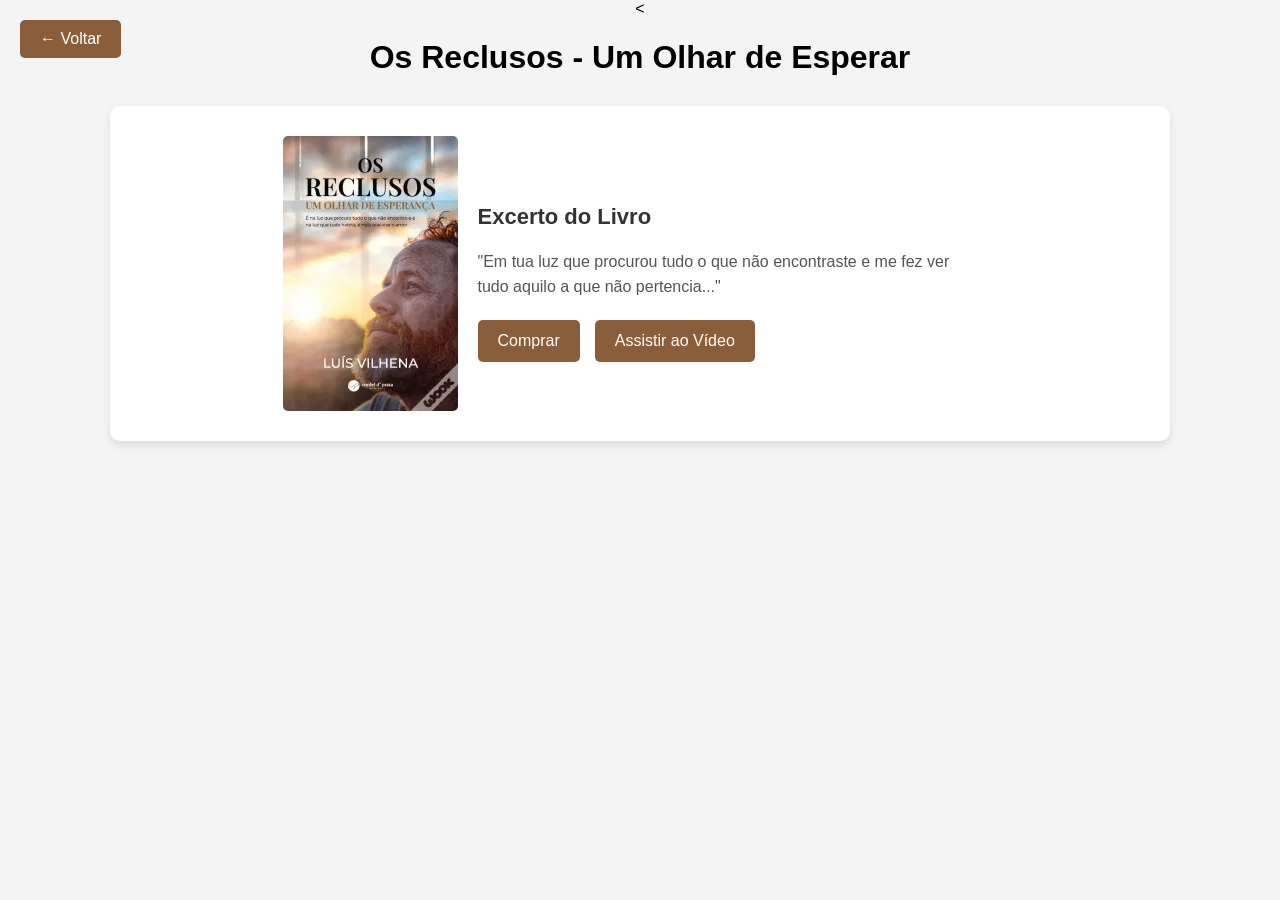
==== os reclusos.html @ ab960c6f "Add files via upload" ====
<!DOCTYPE html>
<html lang="pt">
<head>
    <meta charset="UTF-8">
    <meta name="viewport" content="width=device-width, initial-scale=1.0">
    <title>Os Reclusos - Detalhes</title>
    <link rel="stylesheet" href="detalhes.css">
</head>
<body>

    
    <<a href="index.html?from=detalhe" class="voltar">← Voltar</a>

    <h1>Os Reclusos - Um Olhar de Esperar</h1>

    <div class="container">
        <img src="img/os reclusos.webp" alt="Capa do Livro" class="book-cover">
        
        <div class="text-content">
            <h2>Excerto do Livro</h2>
            <p>"Em tua luz que procurou tudo o que não encontraste e me fez ver tudo aquilo a que não pertencia..."</p>
            
            <div class="buttons">
                <a href="https://www.wook.pt/livro/os-reclusos-um-olhar-de-esperanca-luis-vilhena/31393027" class="btn" target="_blank">Comprar</a>
                <a href="https://www.youtube.com/watch?v=XXXXX" class="btn" target="_blank">Assistir ao Vídeo</a>
            </div>
        </div>
    </div>

</body>
</html>
---- detalhes.css ----
/* Estilo geral */
body {
    font-family: 'Arial', sans-serif;
    margin: 0;
    padding: 0;
    background-color: #f4f4f4;
    text-align: center;
}

/* Cabeçalho */
header {
    background-color: #8B5E3B;
    color: white;
    padding: 20px;
    text-align: center;
    font-size: 24px;
    font-weight: bold;
}

/* Container principal */
.container {
    display: flex;
    justify-content: center;
    align-items: center;
    flex-wrap: wrap;
    max-width: 1000px;
    margin: 30px auto;
    background: white;
    padding: 30px;
    border-radius: 10px;
    box-shadow: 0 4px 10px rgba(0, 0, 0, 0.1);
    text-align: left;
}

/* Seção da capa do livro */
.book-section {
    flex: 1;
    display: flex;
    justify-content: center;
}

.book-cover {
    max-width: 280px;
    border-radius: 5px;
}

/* Texto */
.text-content {
    flex: 2;
    padding: 20px;
    max-width: 500px;
}

.text-content h2 {
    font-size: 22px;
    color: #333;
}

.text-content p {
    font-size: 16px;
    color: #555;
    line-height: 1.6;
}

/* Botões */
.buttons {
    margin-top: 20px;
    display: flex;
    gap: 15px;
}

.btn {
    display: inline-block;
    padding: 12px 20px;
    font-size: 16px;
    border: none;
    background-color: #8B5E3B;
    color: white;
    cursor: pointer;
    border-radius: 5px;
    text-decoration: none;
    transition: 0.3s;
}

.btn:hover {
    background-color: #6D4628;
}

/* Botão Voltar */
.voltar {
    position: absolute;
    top: 20px;
    left: 20px;
    padding: 10px 20px;
    font-size: 16px;
    background-color: #8B5E3B;
    color: white;
    border-radius: 5px;
    text-decoration: none;
}

.voltar:hover {
    background-color: #6D4628;
}

/* Responsividade */
@media (max-width: 768px) {
    .container {
        flex-direction: column;
        text-align: center;
        padding: 20px;
    }
    
    .book-cover {
        margin-bottom: 20px;
    }

    .buttons {
        flex-direction: column;
    }
}
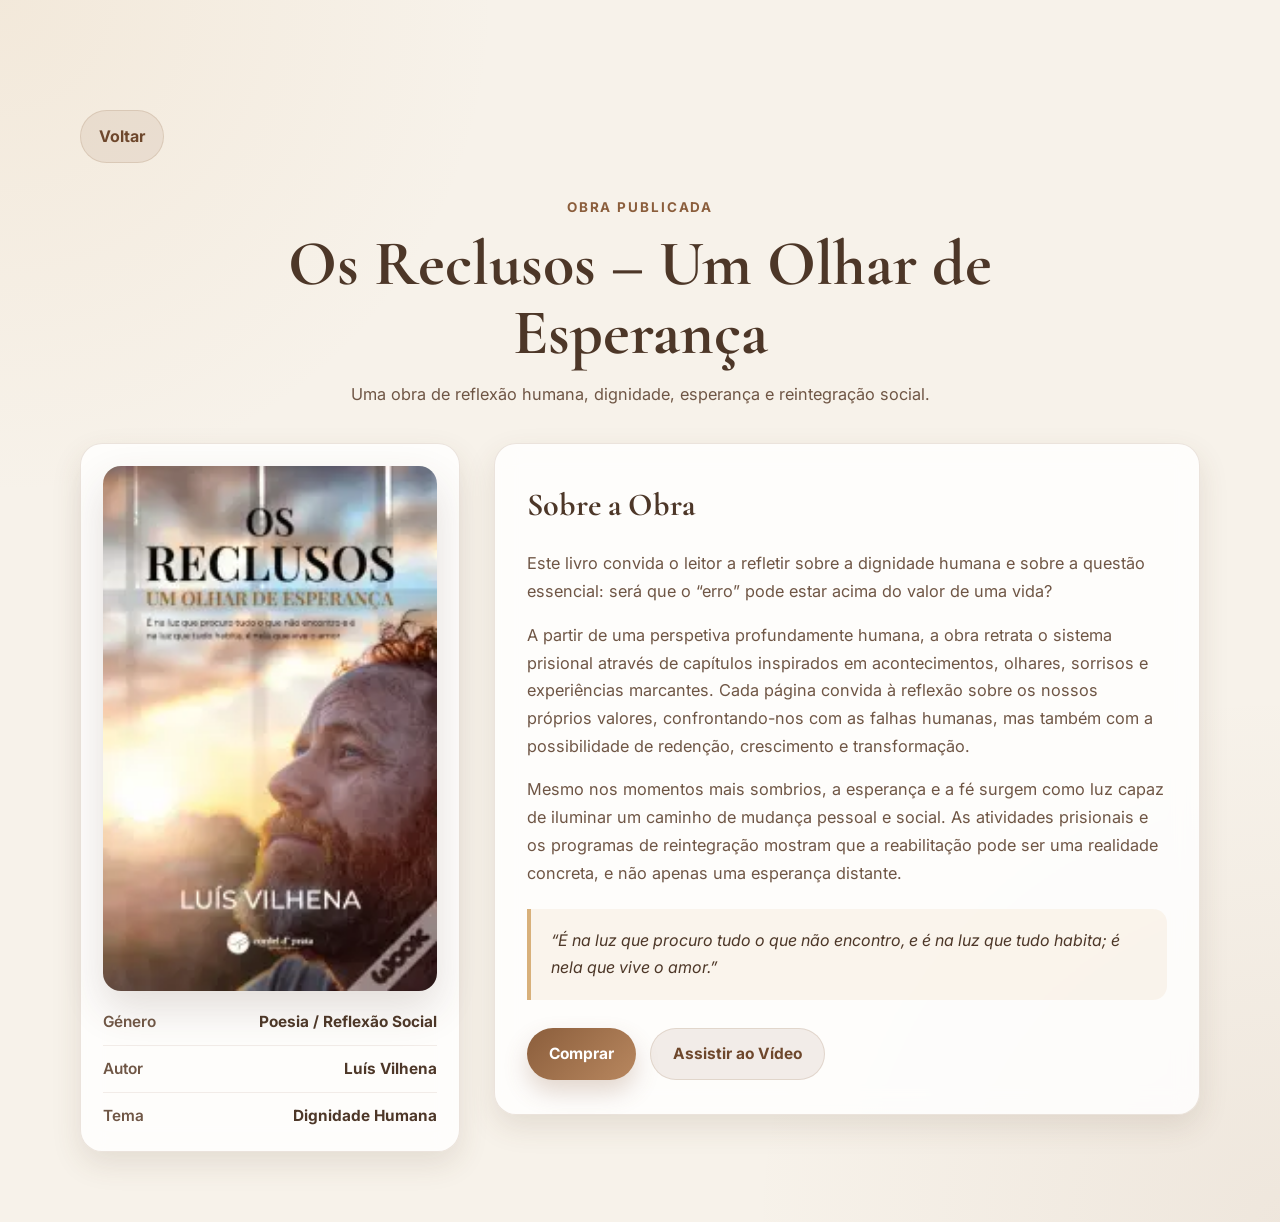
==== commit 48761bac: "." ====
--- a/os reclusos.html
+++ b/os reclusos.html
@@ -3,29 +3,81 @@
 <head>
     <meta charset="UTF-8">
     <meta name="viewport" content="width=device-width, initial-scale=1.0">
-    <title>Os Reclusos - Detalhes</title>
+    <title>Os Reclusos – Um Olhar de Esperança</title>
+    <meta name="description" content="Página da obra Os Reclusos – Um Olhar de Esperança, de Luís Vilhena.">
     <link rel="stylesheet" href="detalhes.css">
+    <link rel="preconnect" href="https://fonts.googleapis.com">
+    <link rel="preconnect" href="https://fonts.gstatic.com" crossorigin>
+    <link href="https://fonts.googleapis.com/css2?family=Cormorant+Garamond:wght@500;600;700&family=Inter:wght@400;500;600;700&display=swap" rel="stylesheet">
 </head>
 <body>
+    <main class="page-wrapper">
+        <div class="top-bar">
+            <a href="index.html?from=detalhe" class="voltar"> Voltar</a>
+        </div>
 
-    
-    <<a href="index.html?from=detalhe" class="voltar">← Voltar</a>
+        <header class="page-header">
+            <span class="page-label">Obra Publicada</span>
+            <h1>Os Reclusos – Um Olhar de Esperança</h1>
+            <p class="page-subtitle">
+                Uma obra de reflexão humana, dignidade, esperança e reintegração social.
+            </p>
+        </header>
 
-    <h1>Os Reclusos - Um Olhar de Esperar</h1>
+        <section class="container">
+            <aside class="book-card">
+                <img src="img/os reclusos.webp" alt="Capa do livro Os Reclusos – Um Olhar de Esperança" class="book-cover" loading="lazy">
 
-    <div class="container">
-        <img src="img/os reclusos.webp" alt="Capa do Livro" class="book-cover">
-        
-        <div class="text-content">
-            <h2>Excerto do Livro</h2>
-            <p>"Em tua luz que procurou tudo o que não encontraste e me fez ver tudo aquilo a que não pertencia..."</p>
-            
-            <div class="buttons">
-                <a href="https://www.wook.pt/livro/os-reclusos-um-olhar-de-esperanca-luis-vilhena/31393027" class="btn" target="_blank">Comprar</a>
-                <a href="https://www.youtube.com/watch?v=XXXXX" class="btn" target="_blank">Assistir ao Vídeo</a>
-            </div>
-        </div>
-    </div>
+                <div class="book-meta">
+                    <div class="meta-item">
+                        <span class="meta-label">Género</span>
+                        <span class="meta-value">Poesia / Reflexão Social</span>
+                    </div>
+                    <div class="meta-item">
+                        <span class="meta-label">Autor</span>
+                        <span class="meta-value">Luís Vilhena</span>
+                    </div>
+                    <div class="meta-item">
+                        <span class="meta-label">Tema</span>
+                        <span class="meta-value">Dignidade Humana</span>
+                    </div>
+                </div>
+            </aside>
 
+            <article class="text-card">
+                <h2>Sobre a Obra</h2>
+
+                <p>
+                    Este livro convida o leitor a refletir sobre a dignidade humana e sobre a
+                    questão essencial: será que o “erro” pode estar acima do valor de uma vida?
+                </p>
+
+                <p>
+                    A partir de uma perspetiva profundamente humana, a obra retrata o sistema
+                    prisional através de capítulos inspirados em acontecimentos, olhares,
+                    sorrisos e experiências marcantes. Cada página convida à reflexão sobre os
+                    nossos próprios valores, confrontando-nos com as falhas humanas, mas também
+                    com a possibilidade de redenção, crescimento e transformação.
+                </p>
+
+                <p>
+                    Mesmo nos momentos mais sombrios, a esperança e a fé surgem como luz capaz
+                    de iluminar um caminho de mudança pessoal e social. As atividades prisionais
+                    e os programas de reintegração mostram que a reabilitação pode ser uma
+                    realidade concreta, e não apenas uma esperança distante.
+                </p>
+
+                <div class="quote-box">
+                    “É na luz que procuro tudo o que não encontro, e é na luz que tudo habita;
+                    é nela que vive o amor.”
+                </div>
+
+                <div class="buttons">
+                    <a href="https://www.wook.pt/livro/os-reclusos-um-olhar-de-esperanca-luis-vilhena/31393027" class="btn btn-primary" target="_blank" rel="noopener noreferrer">Comprar</a>
+                    <a href="https://www.youtube.com/watch?v=XXXXX" class="btn btn-secondary" target="_blank" rel="noopener noreferrer">Assistir ao Vídeo</a>
+                </div>
+            </article>
+        </section>
+    </main>
 </body>
-</html>
+</html>
--- a/detalhes.css
+++ b/detalhes.css
@@ -1,121 +1,284 @@
-/* Estilo geral */
+:root {
+    --bg: #f7f2ea;
+    --bg-soft: #fcf8f3;
+    --surface: rgba(255, 255, 255, 0.82);
+    --text: #4d3728;
+    --text-soft: #6f5645;
+    --primary: #8b5e3c;
+    --primary-dark: #6e472c;
+    --primary-light: #b8875f;
+    --accent: #d8b07a;
+    --border: rgba(139, 94, 60, 0.16);
+    --shadow: 0 12px 30px rgba(90, 62, 43, 0.12);
+    --shadow-strong: 0 18px 40px rgba(90, 62, 43, 0.16);
+    --radius: 22px;
+    --transition: all 0.3s ease;
+    --container: 1120px;
+}
+
+* {
+    box-sizing: border-box;
+}
+
+html {
+    scroll-behavior: smooth;
+}
+
 body {
-    font-family: 'Arial', sans-serif;
     margin: 0;
     padding: 0;
-    background-color: #f4f4f4;
+    font-family: 'Inter', Arial, sans-serif;
+    color: var(--text);
+    line-height: 1.7;
+    background:
+        radial-gradient(circle at top left, rgba(216, 176, 122, 0.14), transparent 28%),
+        radial-gradient(circle at bottom right, rgba(139, 94, 60, 0.08), transparent 30%),
+        var(--bg);
+}
+
+img {
+    max-width: 100%;
+    display: block;
+}
+
+a {
+    text-decoration: none;
+}
+
+.page-wrapper {
+    min-height: 100vh;
+    padding: 110px 24px 70px;
+}
+
+.top-bar {
+    max-width: var(--container);
+    margin: 0 auto 30px;
+}
+
+.voltar {
+    display: inline-flex;
+    align-items: center;
+    gap: 8px;
+    padding: 12px 18px;
+    border-radius: 999px;
+    background: rgba(139, 94, 60, 0.10);
+    border: 1px solid rgba(139, 94, 60, 0.16);
+    color: var(--primary-dark);
+    font-weight: 700;
+    transition: var(--transition);
+}
+
+.voltar:hover {
+    transform: translateY(-2px);
+    background: rgba(139, 94, 60, 0.16);
+}
+
+.page-header {
+    max-width: 860px;
+    margin: 0 auto 34px;
     text-align: center;
 }
 
-/* Cabeçalho */
-header {
-    background-color: #8B5E3B;
-    color: white;
-    padding: 20px;
-    text-align: center;
-    font-size: 24px;
-    font-weight: bold;
-}
-
-/* Container principal */
+.page-label {
+    display: inline-block;
+    margin-bottom: 10px;
+    color: var(--primary);
+    font-size: 0.84rem;
+    font-weight: 700;
+    text-transform: uppercase;
+    letter-spacing: 0.14em;
+}
+
+.page-header h1 {
+    margin: 0 0 14px;
+    font-family: 'Cormorant Garamond', serif;
+    font-size: clamp(2.4rem, 5vw, 4rem);
+    line-height: 1.08;
+    color: var(--text);
+}
+
+.page-subtitle {
+    margin: 0;
+    color: var(--text-soft);
+    font-size: 1.02rem;
+}
+
 .container {
+    max-width: var(--container);
+    margin: 0 auto;
+    display: grid;
+    grid-template-columns: 380px 1fr;
+    gap: 34px;
+    align-items: start;
+}
+
+.book-card,
+.text-card {
+    background: var(--surface);
+    backdrop-filter: blur(12px);
+    border: 1px solid var(--border);
+    border-radius: var(--radius);
+    box-shadow: var(--shadow);
+}
+
+.book-card {
+    padding: 22px;
+    position: sticky;
+    top: 100px;
+}
+
+.book-cover {
+    width: 100%;
+    border-radius: 18px;
+    object-fit: cover;
+    box-shadow: var(--shadow-strong);
+    margin-bottom: 18px;
+}
+
+.book-meta {
+    display: grid;
+    gap: 10px;
+}
+
+.meta-item {
     display: flex;
+    justify-content: space-between;
+    gap: 14px;
+    padding-bottom: 10px;
+    border-bottom: 1px solid rgba(139, 94, 60, 0.10);
+    font-size: 0.96rem;
+}
+
+.meta-item:last-child {
+    border-bottom: none;
+    padding-bottom: 0;
+}
+
+.meta-label {
+    color: var(--text-soft);
+    font-weight: 600;
+}
+
+.meta-value {
+    color: var(--text);
+    font-weight: 700;
+    text-align: right;
+}
+
+.text-card {
+    padding: 34px 32px;
+}
+
+.text-card h2 {
+    margin: 0 0 18px;
+    font-family: 'Cormorant Garamond', serif;
+    font-size: 2rem;
+    color: var(--text);
+}
+
+.text-card p {
+    margin: 0 0 1rem;
+    font-size: 1.02rem;
+    color: var(--text-soft);
+}
+
+.quote-box {
+    margin: 22px 0 28px;
+    padding: 18px 20px;
+    border-left: 4px solid var(--accent);
+    border-radius: 0 14px 14px 0;
+    background: rgba(216, 176, 122, 0.12);
+    color: var(--text);
+    font-style: italic;
+}
+
+.buttons {
+    margin-top: 28px;
+    display: flex;
+    flex-wrap: wrap;
+    gap: 14px;
+}
+
+.btn {
+    display: inline-flex;
+    align-items: center;
     justify-content: center;
-    align-items: center;
-    flex-wrap: wrap;
-    max-width: 1000px;
-    margin: 30px auto;
-    background: white;
-    padding: 30px;
-    border-radius: 10px;
-    box-shadow: 0 4px 10px rgba(0, 0, 0, 0.1);
-    text-align: left;
-}
-
-/* Seção da capa do livro */
-.book-section {
-    flex: 1;
-    display: flex;
-    justify-content: center;
-}
-
-.book-cover {
-    max-width: 280px;
-    border-radius: 5px;
-}
-
-/* Texto */
-.text-content {
-    flex: 2;
-    padding: 20px;
-    max-width: 500px;
-}
-
-.text-content h2 {
-    font-size: 22px;
-    color: #333;
-}
-
-.text-content p {
-    font-size: 16px;
-    color: #555;
-    line-height: 1.6;
-}
-
-/* Botões */
-.buttons {
-    margin-top: 20px;
-    display: flex;
-    gap: 15px;
-}
-
-.btn {
-    display: inline-block;
-    padding: 12px 20px;
-    font-size: 16px;
+    min-height: 48px;
+    padding: 12px 22px;
+    border-radius: 999px;
+    font-weight: 700;
+    font-size: 0.97rem;
+    transition: var(--transition);
+    cursor: pointer;
     border: none;
-    background-color: #8B5E3B;
-    color: white;
-    cursor: pointer;
-    border-radius: 5px;
-    text-decoration: none;
-    transition: 0.3s;
-}
-
-.btn:hover {
-    background-color: #6D4628;
-}
-
-/* Botão Voltar */
-.voltar {
-    position: absolute;
-    top: 20px;
-    left: 20px;
-    padding: 10px 20px;
-    font-size: 16px;
-    background-color: #8B5E3B;
-    color: white;
-    border-radius: 5px;
-    text-decoration: none;
-}
-
-.voltar:hover {
-    background-color: #6D4628;
-}
-
-/* Responsividade */
+}
+
+.btn-primary {
+    background: linear-gradient(135deg, var(--primary), var(--primary-light));
+    color: #fff;
+    box-shadow: 0 12px 24px rgba(139, 94, 60, 0.24);
+}
+
+.btn-primary:hover {
+    transform: translateY(-2px);
+    box-shadow: 0 16px 28px rgba(139, 94, 60, 0.30);
+}
+
+.btn-secondary {
+    background: rgba(139, 94, 60, 0.10);
+    border: 1px solid rgba(139, 94, 60, 0.16);
+    color: var(--primary-dark);
+}
+
+.btn-secondary:hover {
+    transform: translateY(-2px);
+    background: rgba(139, 94, 60, 0.16);
+}
+
+@media (max-width: 960px) {
+    .container {
+        grid-template-columns: 1fr;
+    }
+
+    .book-card {
+        position: static;
+    }
+}
+
 @media (max-width: 768px) {
-    .container {
-        flex-direction: column;
-        text-align: center;
-        padding: 20px;
-    }
-    
-    .book-cover {
-        margin-bottom: 20px;
+    .page-wrapper {
+        padding: 90px 18px 50px;
+    }
+
+    .text-card {
+        padding: 26px 20px;
+    }
+
+    .book-card {
+        padding: 18px;
     }
 
     .buttons {
         flex-direction: column;
     }
-}
+
+    .btn {
+        width: 100%;
+    }
+}
+
+@media (max-width: 520px) {
+    .page-subtitle,
+    .text-card p {
+        font-size: 0.98rem;
+    }
+
+    .meta-item {
+        flex-direction: column;
+        gap: 4px;
+    }
+
+    .meta-value {
+        text-align: left;
+    }
+}
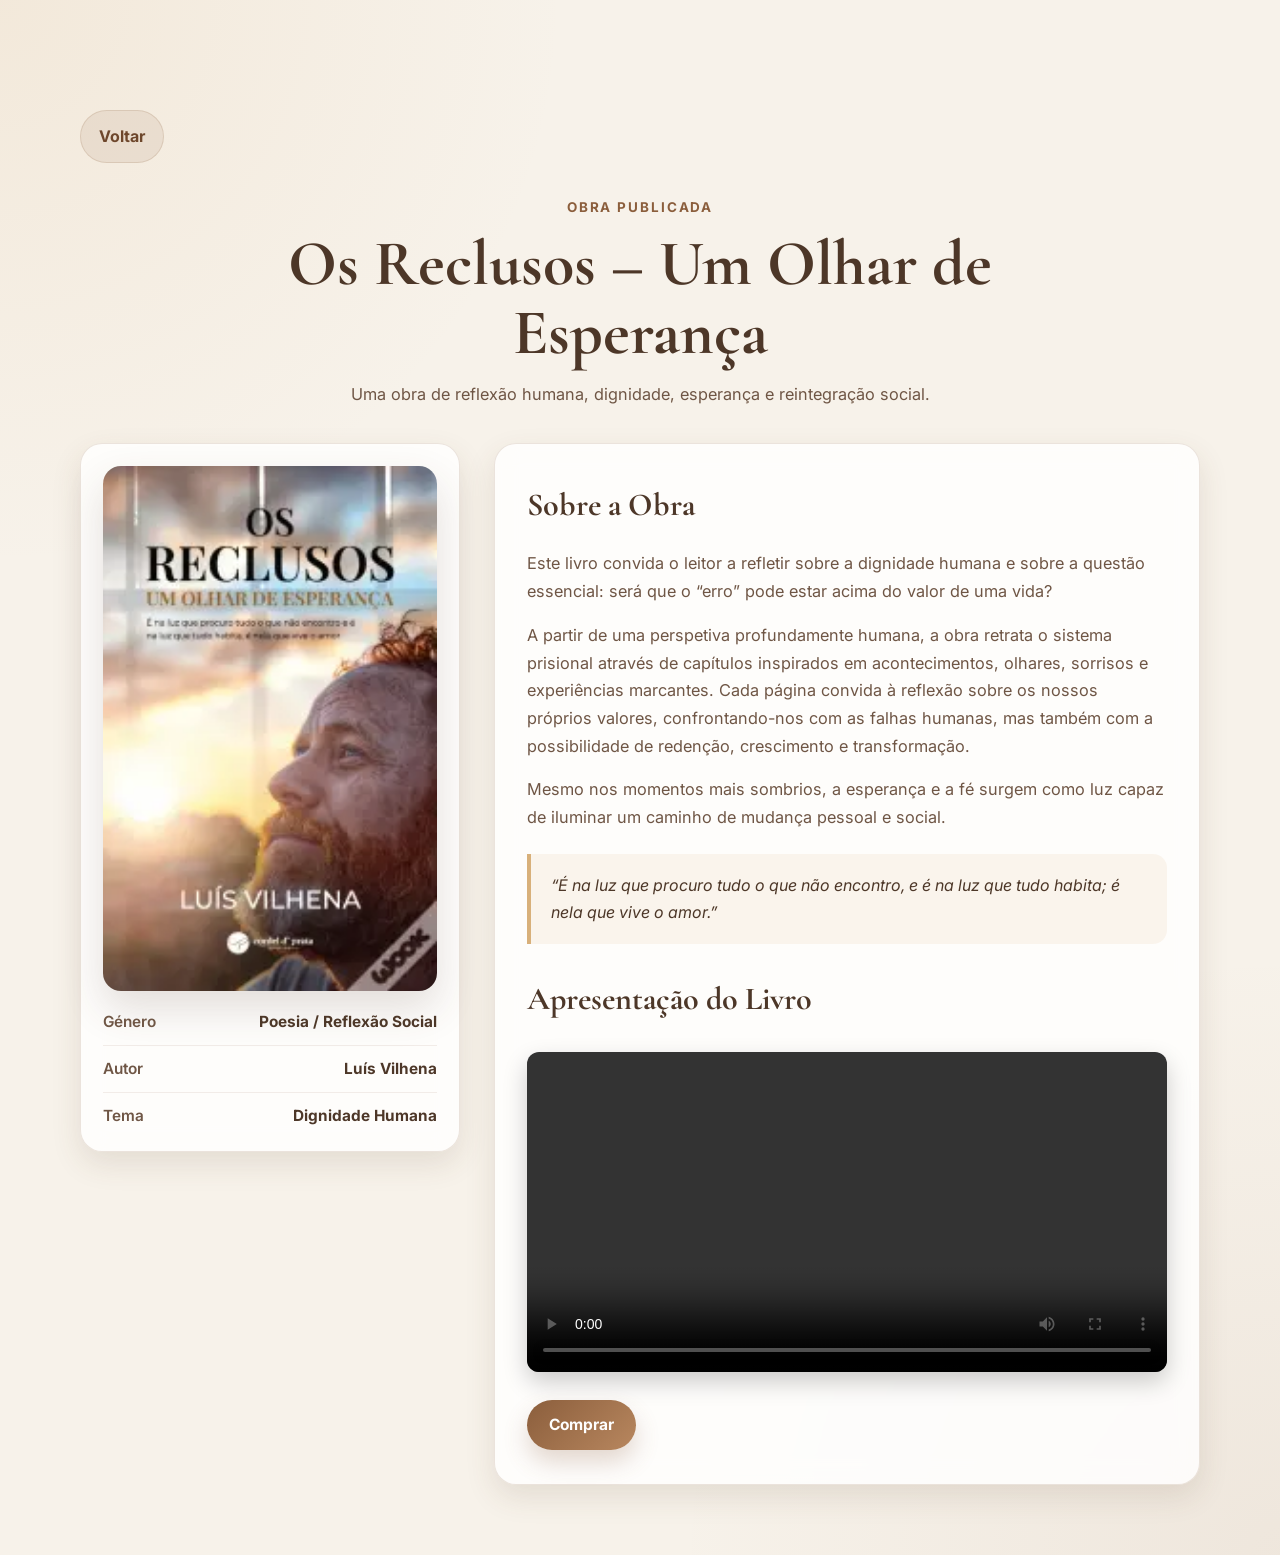
==== commit 23e75750: "." ====
--- a/os reclusos.html
+++ b/os reclusos.html
@@ -62,9 +62,7 @@
 
                 <p>
                     Mesmo nos momentos mais sombrios, a esperança e a fé surgem como luz capaz
-                    de iluminar um caminho de mudança pessoal e social. As atividades prisionais
-                    e os programas de reintegração mostram que a reabilitação pode ser uma
-                    realidade concreta, e não apenas uma esperança distante.
+                    de iluminar um caminho de mudança pessoal e social.
                 </p>
 
                 <div class="quote-box">
@@ -72,9 +70,16 @@
                     é nela que vive o amor.”
                 </div>
 
+                <h2>Apresentação do Livro</h2>
+
+                <video controls class="video-player">
+                    <source src="./videos/video_reclusos.mp4" type="video/mp4">
+                    O seu navegador não suporta vídeo.
+                </video>
+
                 <div class="buttons">
-                    <a href="https://www.wook.pt/livro/os-reclusos-um-olhar-de-esperanca-luis-vilhena/31393027" class="btn btn-primary" target="_blank" rel="noopener noreferrer">Comprar</a>
-                    <a href="https://www.youtube.com/watch?v=XXXXX" class="btn btn-secondary" target="_blank" rel="noopener noreferrer">Assistir ao Vídeo</a>
+                    <a href="https://www.wook.pt/livro/os-reclusos-um-olhar-de-esperanca-luis-vilhena/31393027"
+                    class="btn btn-primary" target="_blank">Comprar</a>
                 </div>
             </article>
         </section>
--- a/detalhes.css
+++ b/detalhes.css
@@ -281,4 +281,13 @@
     .meta-value {
         text-align: left;
     }
+}
+
+.video-player{
+width:100%;
+max-width:800px;
+margin:25px auto;
+display:block;
+border-radius:12px;
+box-shadow:0 10px 25px rgba(0,0,0,0.2);
 }
